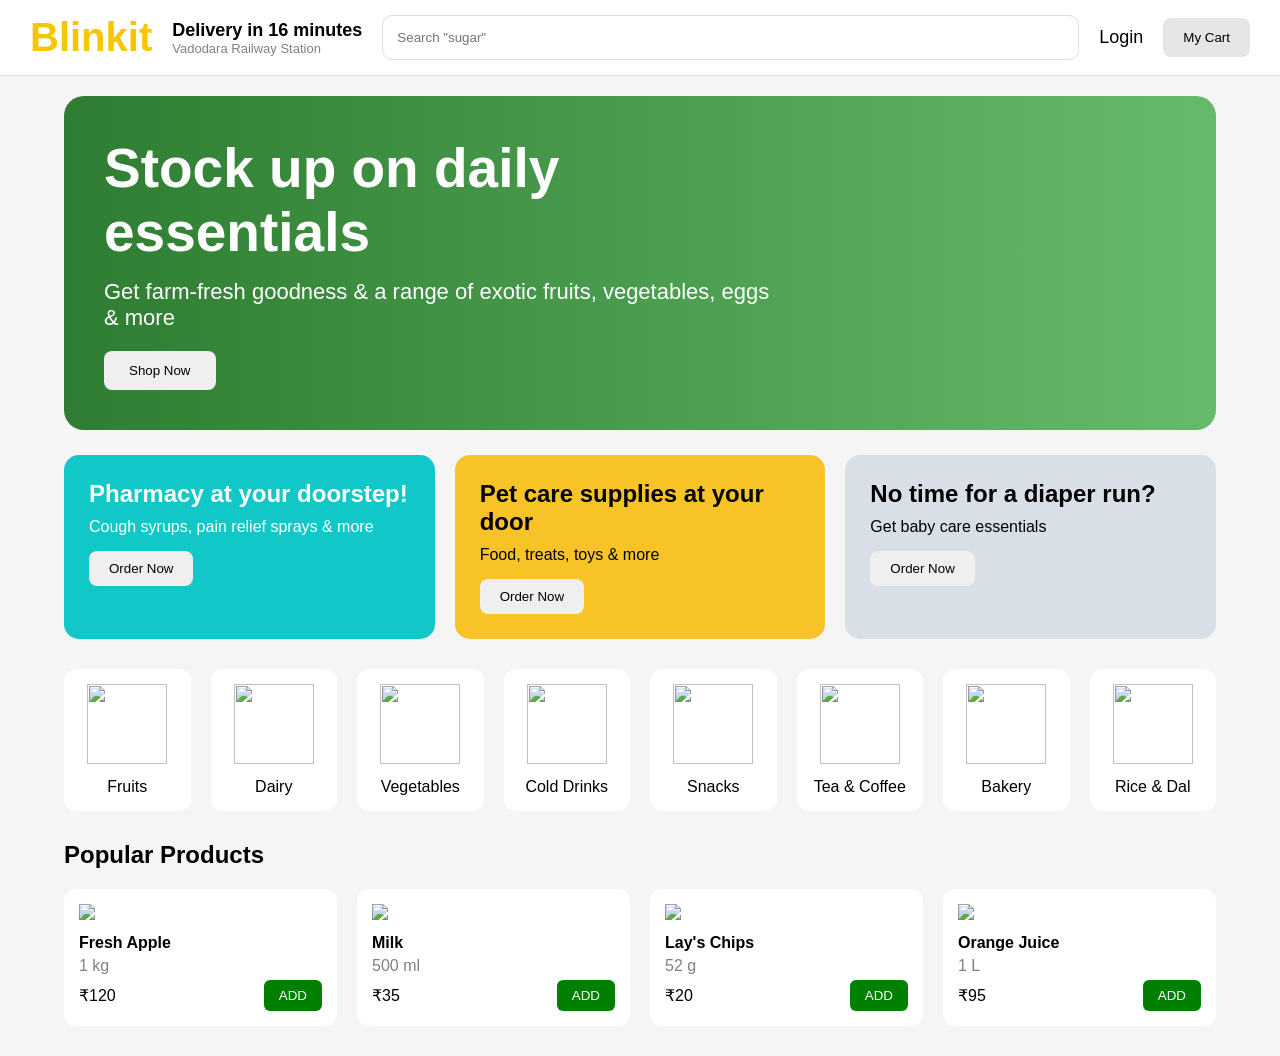
==== Blink-it/index.html @ a121a46e "Initial Blinkit clone" ====
<!DOCTYPE html>
<html lang="en">
<head>
    <meta charset="UTF-8">
    <meta name="viewport" content="width=device-width, initial-scale=1.0">
    <title>Blinkit Clone</title>
    <link rel="stylesheet" href="style.css">
</head>
<body>

    <nav class="navbar">
        <div class="logo">Blinkit</div>

        <div class="location">
            <h3>Delivery in 16 minutes</h3>
            <p>Vadodara Railway Station</p>
        </div>

        <div class="search">
            <input type="text" placeholder='Search "sugar"'>
        </div>

        <button class="login">Login</button>
        <button class="cart">My Cart</button>
    </nav>

    <section class="hero">
        <div class="hero-text">
            <h1>Stock up on daily essentials</h1>
            <p>Get farm-fresh goodness & a range of exotic fruits, vegetables, eggs & more</p>
            <button>Shop Now</button>
        </div>

        <img src="https://images.unsplash.com/photo-1610348725531-843dff563e2c?w=1200" alt="">
    </section>

    <section class="offers">

        <div class="offer one">
            <h2>Pharmacy at your doorstep!</h2>
            <p>Cough syrups, pain relief sprays & more</p>
            <button>Order Now</button>
        </div>

        <div class="offer two">
            <h2>Pet care supplies at your door</h2>
            <p>Food, treats, toys & more</p>
            <button>Order Now</button>
        </div>

        <div class="offer three">
            <h2>No time for a diaper run?</h2>
            <p>Get baby care essentials</p>
            <button>Order Now</button>
        </div>

    </section>

    <section class="categories">

        <div class="category">
            <img src="https://cdn-icons-png.flaticon.com/512/1046/1046784.png">
            <p>Fruits</p>
        </div>

        <div class="category">
            <img src="https://cdn-icons-png.flaticon.com/512/2674/2674505.png">
            <p>Dairy</p>
        </div>

        <div class="category">
            <img src="https://cdn-icons-png.flaticon.com/512/2553/2553691.png">
            <p>Vegetables</p>
        </div>

        <div class="category">
            <img src="https://cdn-icons-png.flaticon.com/512/3081/3081986.png">
            <p>Cold Drinks</p>
        </div>

        <div class="category">
            <img src="https://cdn-icons-png.flaticon.com/512/1046/1046751.png">
            <p>Snacks</p>
        </div>

        <div class="category">
            <img src="https://cdn-icons-png.flaticon.com/512/3143/3143643.png">
            <p>Tea & Coffee</p>
        </div>

        <div class="category">
            <img src="https://cdn-icons-png.flaticon.com/512/1046/1046786.png">
            <p>Bakery</p>
        </div>

        <div class="category">
            <img src="https://cdn-icons-png.flaticon.com/512/2553/2553697.png">
            <p>Rice & Dal</p>
        </div>

    </section>

    <section class="products">

        <h2>Popular Products</h2>

        <div class="product-grid">

            <div class="product">
                <img src="https://i.pinimg.com/736x/81/65/e6/8165e68bd065f6c1d32456586c08d119.jpg">
                <h4>Fresh Apple</h4>
                <p>1 kg</p>
                <div class="bottom">
                    <span>₹120</span>
                    <button>ADD</button>
                </div>
            </div>

            <div class="product">
                <img src="https://i.pinimg.com/control1/736x/5c/7c/cb/5c7ccb54a9c3b9832ce2ff78828029f6.jpg">
                <h4>Milk</h4>
                <p>500 ml</p>
                <div class="bottom">
                    <span>₹35</span>
                    <button>ADD</button>
                </div>
            </div>

            <div class="product">
                <img src="https://i.pinimg.com/1200x/eb/58/04/eb5804becff9da49099ef38799f8455e.jpg">
                <h4>Lay's Chips</h4>
                <p>52 g</p>
                <div class="bottom">
                    <span>₹20</span>
                    <button>ADD</button>
                </div>
            </div>

            <div class="product">
                <img src="https://i.pinimg.com/736x/9e/75/a5/9e75a5e98a0e06fdd35311a01b54dfcd.jpg">
                <h4>Orange Juice</h4>
                <p>1 L</p>
                <div class="bottom">
                    <span>₹95</span>
                    <button>ADD</button>
                </div>
            </div>

        </div>

    </section>

</body>
</html>
---- Blink-it/style.css ----
*{
    margin:0;
    padding:0;
    box-sizing:border-box;
    font-family:Arial,sans-serif;
}

body{
    background:#f5f5f5;
}

.navbar{
    background:white;
    display:flex;
    align-items:center;
    gap:20px;
    padding:15px 30px;
    border-bottom:1px solid #ddd;
    position:sticky;
    top:0;
}

.logo{
    font-size:40px;
    font-weight:bold;
    color:#f7c600;
}

.location h3{
    font-size:18px;
}

.location p{
    font-size:13px;
    color:gray;
}

.search{
    flex:1;
}

.search input{
    width:100%;
    padding:14px;
    border:1px solid #ddd;
    border-radius:10px;
}

.login{
    background:white;
    border:none;
    font-size:18px;
    cursor:pointer;
}

.cart{
    background:#e5e5e5;
    border:none;
    padding:12px 20px;
    border-radius:8px;
    cursor:pointer;
}

.hero{
    width:90%;
    margin:20px auto;
    background:linear-gradient(to right,#2e7d32,#66bb6a);
    border-radius:20px;
    padding:40px;
    display:flex;
    justify-content:space-between;
    align-items:center;
    color:white;
}

.hero h1{
    font-size:55px;
    margin-bottom:15px;
}

.hero p{
    font-size:22px;
    margin-bottom:20px;
}

.hero button{
    padding:12px 25px;
    border:none;
    border-radius:8px;
    cursor:pointer;
}

.hero img{
    width:450px;
    border-radius:15px;
}

.offers{
    width:90%;
    margin:25px auto;
    display:grid;
    grid-template-columns:repeat(3,1fr);
    gap:20px;
}

.offer{
    padding:25px;
    border-radius:15px;
    color:white;
}

.one{
    background:#12c7c7;
}

.two{
    background:#f8c327;
    color:black;
}

.three{
    background:#d9dfe7;
    color:black;
}

.offer h2{
    margin-bottom:10px;
}

.offer button{
    margin-top:15px;
    padding:10px 20px;
    border:none;
    border-radius:8px;
}

.categories{
    width:90%;
    margin:30px auto;
    display:grid;
    grid-template-columns:repeat(8,1fr);
    gap:20px;
}

.category{
    background:white;
    text-align:center;
    padding:15px;
    border-radius:12px;
}

.category img{
    width:80px;
    height:80px;
    object-fit:contain;
}

.category p{
    margin-top:10px;
}

.products{
    width:90%;
    margin:30px auto;
}

.products h2{
    margin-bottom:20px;
}

.product-grid{
    display:grid;
    grid-template-columns:repeat(4,1fr);
    gap:20px;
}

.product{
    background:white;
    padding:15px;
    border-radius:12px;
}

.product img{
    width:100%;
}

.product h4{
    margin-top:10px;
}

.product p{
    color:gray;
    margin:5px 0;
}

.bottom{
    display:flex;
    justify-content:space-between;
    align-items:center;
}

.bottom button{
    background:green;
    color:white;
    border:none;
    padding:8px 15px;
    border-radius:6px;
}

@media(max-width:900px){

    .offers{
        grid-template-columns:1fr;
    }

    .categories{
        grid-template-columns:repeat(3,1fr);
    }

    .product-grid{
        grid-template-columns:repeat(2,1fr);
    }

    .hero{
        flex-direction:column;
        text-align:center;
    }

    .hero img{
        width:100%;
        margin-top:20px;
    }
}
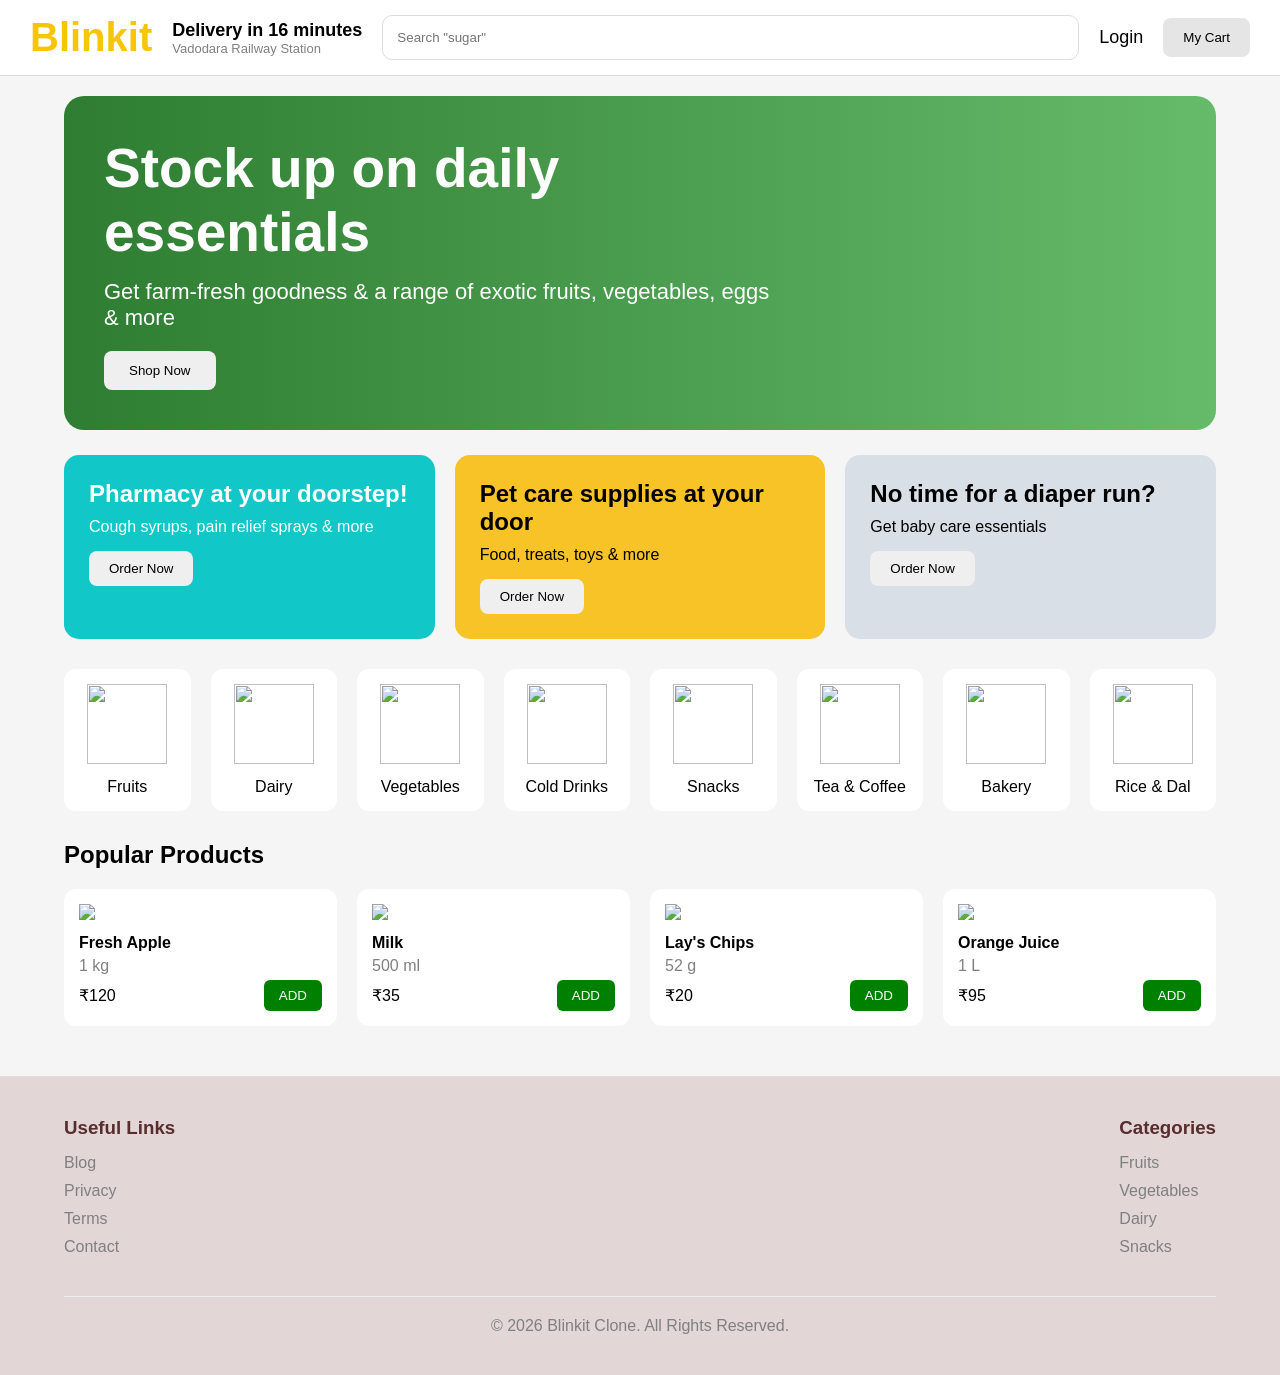
==== commit b271f509: "Added Blinkit clone with footer" ====
--- a/Blink-it/index.html
+++ b/Blink-it/index.html
@@ -117,7 +117,7 @@
             </div>
 
             <div class="product">
-                <img src="https://i.pinimg.com/control1/736x/5c/7c/cb/5c7ccb54a9c3b9832ce2ff78828029f6.jpg">
+                <img src="https://i.pinimg.com/736x/5c/7c/cb/5c7ccb54a9c3b9832ce2ff78828029f6.jpg">
                 <h4>Milk</h4>
                 <p>500 ml</p>
                 <div class="bottom">
@@ -150,5 +150,37 @@
 
     </section>
 
+    <footer class="footer">
+
+        <div class="footer-content">
+
+            <div class="footer-links">
+                <h3>Useful Links</h3>
+                <ul>
+                    <li><a href="#">Blog</a></li>
+                    <li><a href="#">Privacy</a></li>
+                    <li><a href="#">Terms</a></li>
+                    <li><a href="#">Contact</a></li>
+                </ul>
+            </div>
+
+            <div class="footer-links">
+                <h3>Categories</h3>
+                <ul>
+                    <li><a href="#">Fruits</a></li>
+                    <li><a href="#">Vegetables</a></li>
+                    <li><a href="#">Dairy</a></li>
+                    <li><a href="#">Snacks</a></li>
+                </ul>
+            </div>
+
+        </div>
+
+        <div class="footer-bottom">
+            <p>© 2026 Blinkit Clone. All Rights Reserved.</p>
+        </div>
+
+    </footer>
+
 </body>
 </html>
--- a/Blink-it/style.css
+++ b/Blink-it/style.css
@@ -230,4 +230,55 @@
         width:100%;
         margin-top:20px;
     }
+}
+.footer{
+    background:rgb(226, 214, 214);
+    margin-top:50px;
+    padding:40px 5%;
+    border-top:1px solid #ddd;
+}
+
+.footer-content{
+    display:flex;
+    justify-content:space-between;
+    flex-wrap:wrap;
+    gap:40px;
+   
+}
+
+.footer-links h3{
+    margin-bottom:15px;
+    color:#572d2d;
+}
+
+.footer-links ul{
+    list-style:none;
+}
+
+.footer-links ul li{
+    margin-bottom:10px;
+}
+
+.footer-links ul li a{
+    text-decoration:none;
+    color:gray;
+    transition:0.3s;
+}
+
+.footer-links ul li a:hover{
+    color:#0c831f;
+}
+
+.footer-bottom{
+    text-align:center;
+    margin-top:30px;
+    padding-top:20px;
+    border-top:1px solid #eee;
+    color:gray;
+}
+
+@media(max-width:900px){
+    .footer-content{
+        flex-direction:column;
+    }
 }
